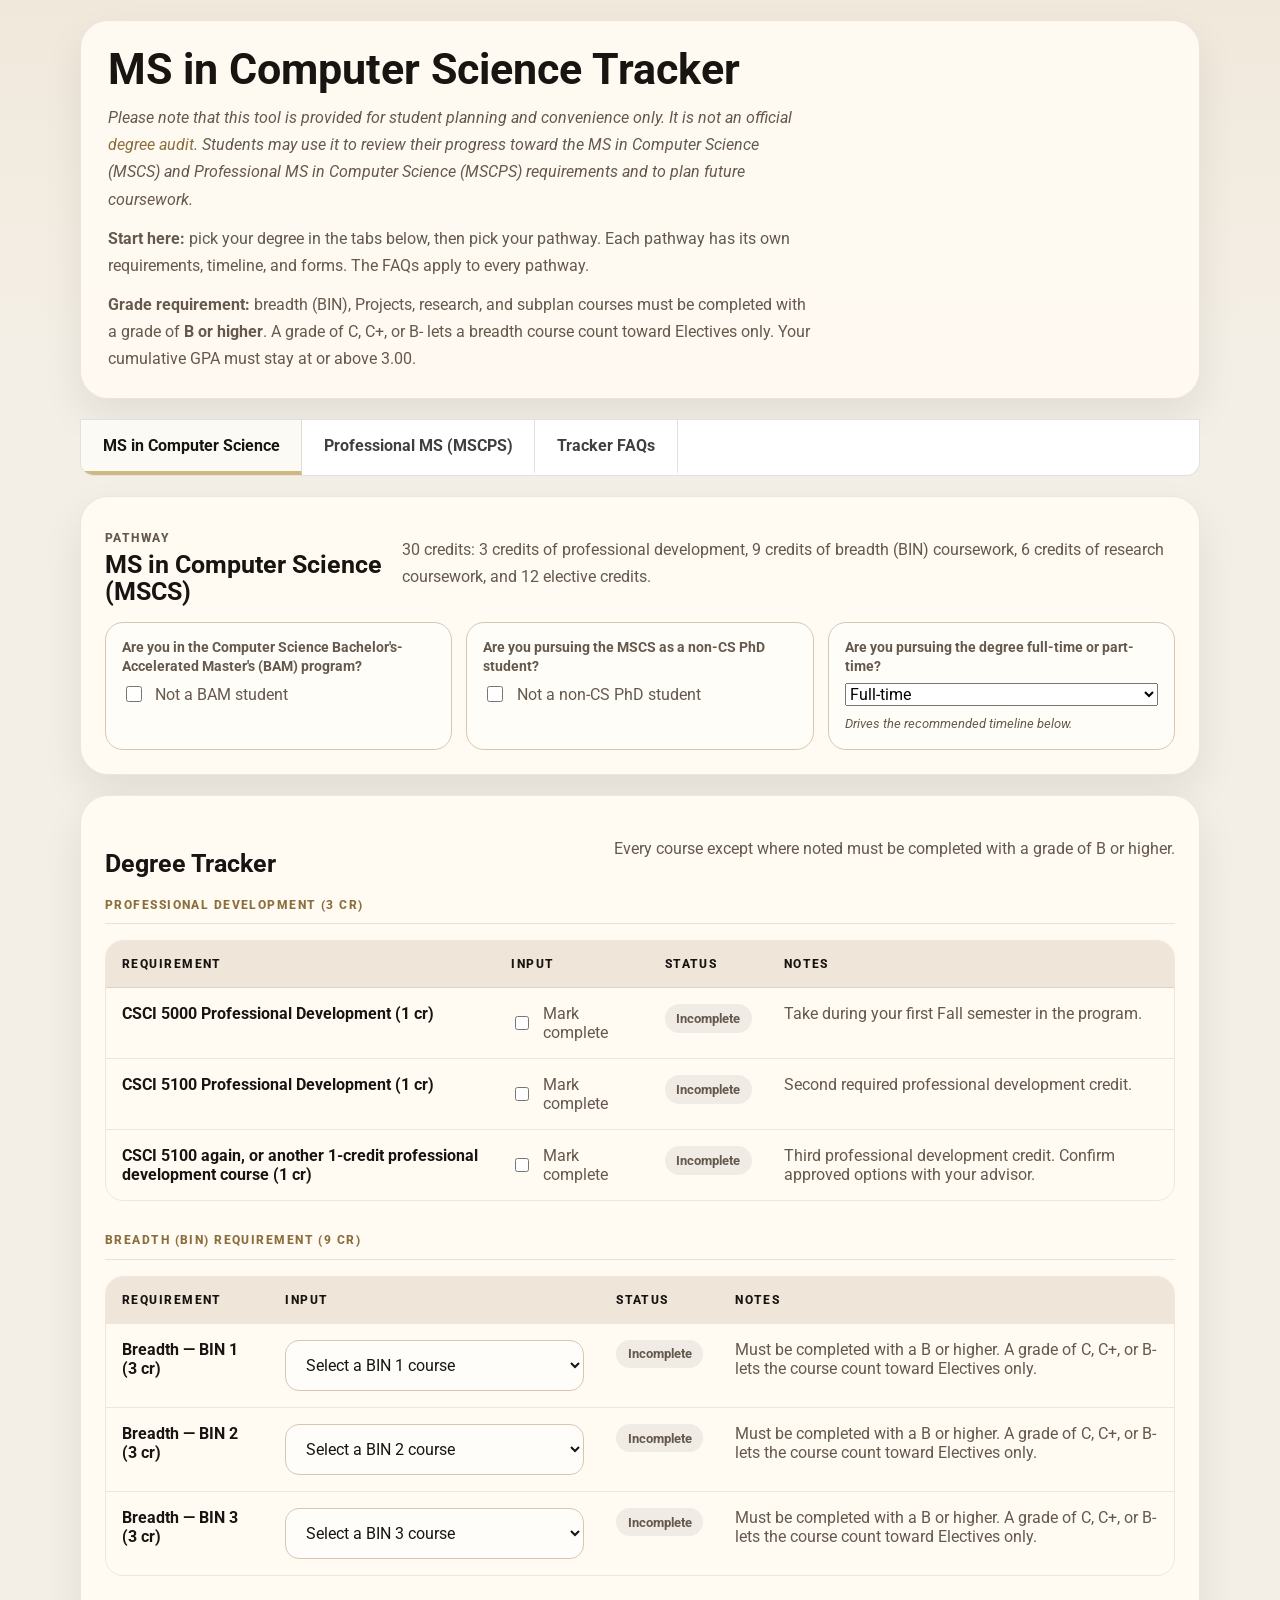
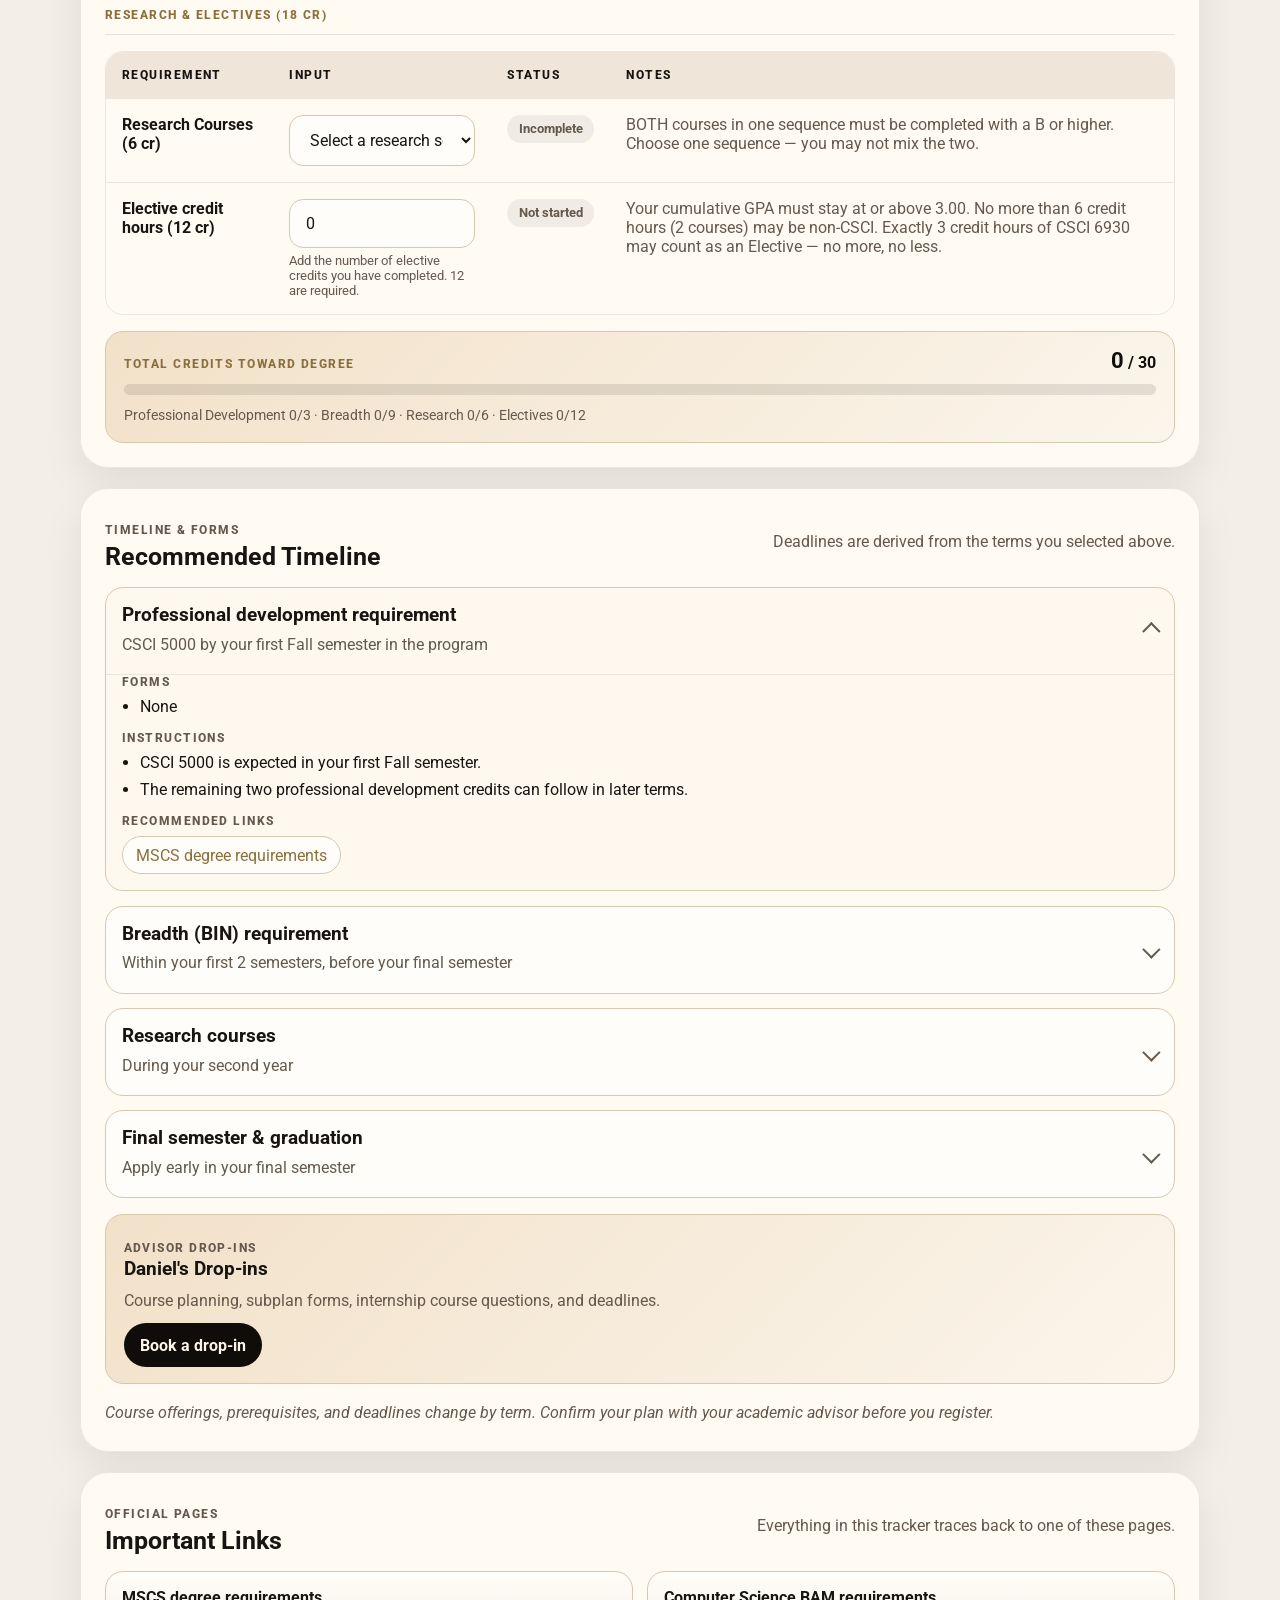
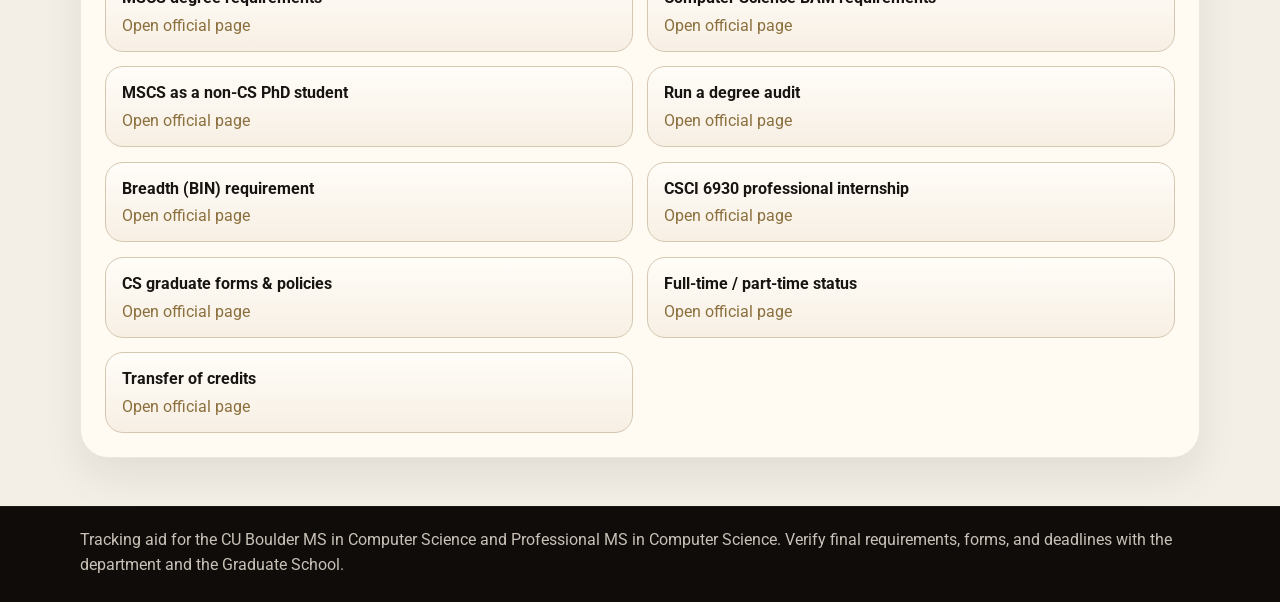
==== index.html @ 148e5d52 "Initial commit." ====
<!DOCTYPE html>
<html lang="en">
  <head>
    <meta charset="UTF-8" />
    <meta name="viewport" content="width=device-width, initial-scale=1.0" />
    <title>MS in Computer Science Milestone Tracker</title>
    <meta
      name="description"
      content="A clean tracking interface for the CU Boulder MS in Computer Science (MSCS) and Professional MS in Computer Science (MSCPS) degree requirements, including subplans, BAM, dual degree, and non-CS PhD pathways."
    />
    <link rel="preconnect" href="https://fonts.googleapis.com" />
    <link rel="preconnect" href="https://fonts.gstatic.com" crossorigin />
    <link
      href="https://fonts.googleapis.com/css2?family=Roboto:wght@400;500;700&family=Roboto+Condensed:wght@700&display=swap"
      rel="stylesheet"
    />
    <link rel="stylesheet" href="./styles.css" />
  </head>
  <body>
    <a href="#main-content" class="skip-nav">Skip to main content</a>
    <main id="main-content" class="page-shell dashboard">
      <section class="intro-card">
        <h1>MS in Computer Science Tracker</h1>
        <p>
          <em>Please note that this tool is provided for student planning and
          convenience only. It is not an official
          <a href="https://www.colorado.edu/registrar/students/degree-planning/audit/run" target="_blank" rel="noopener">degree audit</a>.
          Students may use it to review their progress toward the MS in Computer
          Science (MSCS) and Professional MS in Computer Science (MSCPS)
          requirements and to plan future coursework.</em>
        </p>
        <p>
          <strong>Start here:</strong> pick your degree in the tabs below, then
          pick your pathway. Each pathway has its own requirements, timeline, and
          forms. The FAQs apply to every pathway.
        </p>
        <p>
          <strong>Grade requirement:</strong> breadth (BIN), Projects, research,
          and subplan courses must be completed with a grade of
          <strong>B or higher</strong>. A grade of C, C+, or B- lets a breadth
          course count toward Electives only. Your cumulative GPA must stay at or
          above 3.00.
        </p>
      </section>

      <nav class="tab-bar" role="tablist" aria-label="Degree programs">
        <button
          class="tab-button tab-button--active"
          type="button"
          role="tab"
          id="tab-mscs"
          data-tab="mscs"
          aria-selected="true"
          aria-controls="mscsTab"
        >
          MS in Computer Science
        </button>
        <button
          class="tab-button"
          type="button"
          role="tab"
          id="tab-mscps"
          data-tab="mscps"
          aria-selected="false"
          aria-controls="mscpsTab"
        >
          Professional MS (MSCPS)
        </button>
        <button
          class="tab-button"
          type="button"
          role="tab"
          id="tab-faq"
          data-tab="faq"
          aria-selected="false"
          aria-controls="faqTab"
        >
          Tracker FAQs
        </button>
      </nav>

      <div
        id="mscsTab"
        class="tab-panel tab-panel--active"
        data-tab-panel="mscs"
        role="tabpanel"
        aria-labelledby="tab-mscs"
        tabindex="0"
      >
        <div data-track-host="mscs"></div>
      </div>

      <div
        id="mscpsTab"
        class="tab-panel"
        data-tab-panel="mscps"
        role="tabpanel"
        aria-labelledby="tab-mscps"
        tabindex="0"
      >
        <nav
          class="subtab-bar"
          id="mscpsSubtabs"
          role="tablist"
          aria-label="Professional MS pathways"
        ></nav>
        <div data-track-host="mscps"></div>
      </div>

      <div
        id="faqTab"
        class="tab-panel"
        data-tab-panel="faq"
        role="tabpanel"
        aria-labelledby="tab-faq"
        tabindex="0"
      >
        <section class="panel">
          <div class="section-heading">
            <div>
              <p class="section-heading__kicker">Common to every pathway</p>
              <h2>Tracker FAQs</h2>
            </div>
            <p>Quick answers and official links for the policies behind this tracker.</p>
          </div>

          <div id="faqCards" class="resource-grid" aria-live="polite"></div>
        </section>
      </div>
    </main>

    <footer class="site-footer">
      <div class="page-shell">
        <p>
          Tracking aid for the CU Boulder MS in Computer Science and Professional
          MS in Computer Science. Verify final requirements, forms, and deadlines
          with the department and the Graduate School.
        </p>
      </div>
    </footer>

    <script src="./data.js"></script>
    <script src="./script.js"></script>
  </body>
</html>
---- styles.css ----
*,
*::before,
*::after {
  box-sizing: border-box;
}

:root {
  --bg: #f4efe6;
  --paper: #fffaf2;
  --paper-strong: #f8efe0;
  --ink: #171411;
  --muted: #65594d;
  --line: #d6c7b1;
  --accent: #cfb87c;
  --accent-strong: #8b6f3d;
  --accent-soft: #f3ead7;
  --black: #0f0c09;
  --gray-soft: #f0ebe4;
  --shadow: 0 18px 40px rgba(15, 12, 9, 0.08);
  --radius-xl: 28px;
  --radius-lg: 18px;
  --radius-md: 14px;
}

html {
  scroll-behavior: smooth;
}

.skip-nav {
  position: absolute;
  left: -9999px;
  top: 1rem;
  z-index: 999;
  padding: 0.5rem 1rem;
  background: var(--ink);
  color: #fff;
  border-radius: 4px;
  text-decoration: none;
  font-weight: 700;
}

.skip-nav:focus {
  left: 1rem;
}

.sr-only {
  position: absolute;
  width: 1px;
  height: 1px;
  padding: 0;
  margin: -1px;
  overflow: hidden;
  clip: rect(0, 0, 0, 0);
  white-space: nowrap;
  border: 0;
}

body {
  margin: 0;
  min-height: 100vh;
  background:
    linear-gradient(180deg, rgba(234, 218, 196, 0.32) 0%, rgba(244, 239, 230, 0) 22rem),
    var(--bg);
  color: var(--ink);
  font-family: "Roboto", Arial, sans-serif;
}

a {
  color: var(--accent-strong);
  text-decoration: none;
}

a:hover {
  text-decoration: underline;
}

button,
input,
select {
  font: inherit;
}

.page-shell {
  width: min(1120px, calc(100% - 2rem));
  margin: 0 auto;
}

.intro-card h1,
.section-heading h2,
.tracker-card h3,
.dropin-card h3 {
  margin: 0;
}

.dashboard {
  display: grid;
  gap: 1.25rem;
  padding: 1.25rem 0 3rem;
}

.intro-card {
  padding: 1.6rem 1.7rem;
  border: 1px solid rgba(15, 12, 9, 0.08);
  border-radius: var(--radius-xl);
  background: rgba(255, 250, 242, 0.92);
  box-shadow: var(--shadow);
}

.intro-card h1 {
  color: var(--ink);
  font-size: clamp(1.95rem, 4vw, 2.7rem);
  font-family: "Roboto", Arial, sans-serif;
  font-weight: 700;
  line-height: 1.05;
}

.intro-card p {
  max-width: 44rem;
  margin: 0.75rem 0 0;
  color: var(--muted);
  font-size: 1rem;
  line-height: 1.7;
}

.tab-bar {
  display: flex;
  gap: 0;
  align-items: stretch;
  overflow: auto;
  border: 1px solid rgba(15, 12, 9, 0.12);
  border-radius: 0 0 var(--radius-md) var(--radius-md);
  background: #ffffff;
}

.tab-button {
  padding: 1rem 1.35rem;
  border: 0;
  border-right: 1px solid rgba(15, 12, 9, 0.12);
  border-bottom: 4px solid transparent;
  background: #ffffff;
  color: #403f3f;
  font-size: 0.98rem;
  font-weight: 700;
  cursor: pointer;
  white-space: nowrap;
}

.tab-button:hover {
  color: var(--ink);
  background: #faf8f3;
}

.tab-button:focus-visible {
  outline: 2px solid var(--accent-strong);
  outline-offset: -2px;
}

.tab-button--active {
  color: var(--ink);
  border-bottom-color: var(--accent);
  background: #fcfaf4;
}

.tab-panel {
  display: none;
  gap: 1.25rem;
}

.tab-panel--active {
  display: grid;
}

.panel {
  padding: 1.5rem;
  border: 1px solid rgba(15, 12, 9, 0.08);
  border-radius: var(--radius-xl);
  background: var(--paper);
  box-shadow: var(--shadow);
}

.section-heading {
  display: flex;
  justify-content: space-between;
  align-items: end;
  gap: 1rem;
  margin-bottom: 1rem;
}

.tracker-card__row span,
.tracker-table th,
.guide-card__block span,
.dropin-card__kicker,
.line-tab {
  text-transform: uppercase;
  letter-spacing: 0.12em;
  font-size: 0.75rem;
  font-weight: 800;
}

.section-heading p,
.tracker-table__dependency,
.tracker-card__dependency,
.credit-caption,
.input-inline,
.panel-note,
.guide-card__summary-copy p,
.guide-card__block span,
.resource-link span,
.dropin-card p,
.field span {
  color: var(--muted);
}

.section-heading p,
.tracker-card__dependency,
.panel-note,
.guide-card__summary-copy p,
.resource-link span,
.dropin-card p {
  line-height: 1.65;
}

.section-heading h2 {
  font-size: clamp(1.2rem, 2.2vw, 1.55rem);
  line-height: 1.08;
}

.section-tabline {
  margin-bottom: 1rem;
  padding-bottom: 0.65rem;
  border-bottom: 1px solid rgba(15, 12, 9, 0.1);
}

/* Requirement groups stack inside one tracker panel. */
.tracker-shell + .section-tabline {
  margin-top: 1.75rem;
}

.line-tab {
  color: var(--muted);
}

.line-tab--active {
  color: var(--accent-strong);
}

.field {
  display: grid;
  gap: 0.45rem;
}

.field span {
  font-size: 0.92rem;
  font-weight: 700;
}

.field--inline {
  max-width: 20rem;
  margin-bottom: 1.15rem;
}

.field input,
.field select,
.tracker-table input,
.tracker-card input,
.tracker-table select,
.tracker-card select {
  width: 100%;
  padding: 0.88rem 0.95rem;
  border: 1px solid var(--line);
  border-radius: var(--radius-md);
  background: #fffdf9;
  color: var(--ink);
}

.field input:focus,
.field select:focus,
.tracker-table input:focus,
.tracker-card input:focus,
.tracker-table select:focus,
.tracker-card select:focus {
  outline: none;
  border-color: var(--accent);
  box-shadow: 0 0 0 3px rgba(140, 90, 36, 0.16);
}

.deadline-card strong,
.resource-link strong {
  color: var(--ink);
}

.tracker-shell {
  display: grid;
  gap: 1rem;
}

.tracker-table-wrap {
  overflow-x: auto;
  border: 1px solid rgba(15, 12, 9, 0.08);
  border-radius: var(--radius-lg);
}

.tracker-table {
  width: 100%;
  border-collapse: collapse;
}

.tracker-table th,
.tracker-table td {
  padding: 1rem;
  text-align: left;
  vertical-align: top;
  border-bottom: 1px solid rgba(15, 12, 9, 0.08);
}

.tracker-table th {
  background: #efe5d8;
  color: var(--ink);
}

.tracker-table tbody tr:last-child td {
  border-bottom: 0;
}

.tracker-cards {
  display: none;
  gap: 0.9rem;
}

.tracker-card {
  display: grid;
  gap: 0.85rem;
  padding: 1rem;
  border: 1px solid rgba(15, 12, 9, 0.08);
  border-radius: var(--radius-lg);
  background: #fffdf9;
}

.tracker-card__row {
  display: grid;
  gap: 0.35rem;
}

.status-badge {
  display: inline-flex;
  width: fit-content;
  padding: 0.42rem 0.72rem;
  border-radius: 999px;
  font-size: 0.82rem;
  font-weight: 700;
}

.status-badge--completed {
  background: var(--accent);
  color: var(--black);
}

.status-badge--eligible {
  background: #efe3c8;
  color: var(--black);
}

.status-badge--in-progress {
  background: var(--accent-soft);
  color: var(--accent-strong);
}

.status-badge--not-eligible {
  background: #efe9df;
  color: var(--muted);
}

.status-badge--not-started,
.status-badge--incomplete,
.status-badge--projects-required {
  background: var(--gray-soft);
  color: var(--muted);
}

.status-badge--waived,
.status-badge--projects-waived {
  background: var(--accent-soft);
  color: var(--accent-strong);
}

.status-badge--maximum {
  background: var(--accent);
  color: var(--black);
}

.deadline-grid {
  display: grid;
  grid-template-columns: repeat(4, minmax(0, 1fr));
  gap: 0.9rem;
}

/* Credit summary progress (MS AI) */
.credit-summary {
  display: grid;
  gap: 0.65rem;
  margin-top: 1rem;
  padding: 1rem 1.1rem;
  border: 1px solid var(--line);
  border-radius: var(--radius-lg);
  background: linear-gradient(135deg, #f2e1c9, #fbf5eb);
}

.credit-summary__head {
  display: flex;
  justify-content: space-between;
  align-items: baseline;
  gap: 1rem;
  flex-wrap: wrap;
}

.credit-summary__label {
  color: var(--accent-strong);
  text-transform: uppercase;
  letter-spacing: 0.12em;
  font-size: 0.75rem;
  font-weight: 800;
}

.credit-summary__count {
  color: var(--black);
  font-weight: 700;
}

.credit-summary__count strong {
  font-size: 1.35rem;
}

.credit-summary__bar {
  height: 0.7rem;
  border-radius: 999px;
  background: rgba(15, 12, 9, 0.1);
  overflow: hidden;
}

.credit-summary__fill {
  height: 100%;
  border-radius: 999px;
  background: var(--accent-strong);
  transition: width 0.25s ease;
}

.credit-summary__breakdown {
  margin: 0;
  color: var(--muted);
  font-size: 0.85rem;
  line-height: 1.5;
}

/* Recommended course sequence (MS AI) */
.sequence-grid {
  display: grid;
  grid-template-columns: repeat(auto-fit, minmax(13rem, 1fr));
  gap: 0.9rem;
}

.sequence-card {
  display: grid;
  gap: 0.5rem;
  padding: 1rem;
  border: 1px solid var(--line);
  border-color: rgba(207, 184, 124, 0.9);
  border-radius: var(--radius-lg);
  background: #fffdf8;
}

.sequence-card__step {
  color: var(--accent-strong);
  text-transform: uppercase;
  letter-spacing: 0.12em;
  font-size: 0.72rem;
  font-weight: 800;
}

.sequence-card__title {
  margin: 0;
  color: var(--black);
  font-size: 1.02rem;
  line-height: 1.2;
}

.sequence-card ul {
  margin: 0;
  padding-left: 1.1rem;
  display: grid;
  gap: 0.3rem;
  color: var(--muted);
  font-size: 0.9rem;
  line-height: 1.45;
}

.deadline-card,
.guide-card,
.resource-link,
.dropin-card {
  border: 1px solid var(--line);
  border-radius: var(--radius-lg);
}

.deadline-card {
  display: grid;
  gap: 0.6rem;
  padding: 1rem;
  background: #fffdf8;
}

.deadline-card--coursework {
  border-color: rgba(207, 184, 124, 0.9);
}

.deadline-card--exam {
  border-color: rgba(207, 184, 124, 0.9);
}

.deadline-card--proposal {
  border-color: rgba(207, 184, 124, 0.9);
}

.deadline-card--defense {
  border-color: rgba(207, 184, 124, 0.9);
}

.deadline-card p,
.deadline-card strong,
.resource-link p {
  margin: 0;
}

.deadline-card p {
  color: var(--accent-strong);
  font-size: 0.9rem;
  font-weight: 700;
}

.deadline-card strong {
  display: block;
  color: var(--black);
  font-size: clamp(1.5rem, 3vw, 1.9rem);
  line-height: 1.1;
}

.deadline-intro {
  margin: 0 0 1rem;
  color: var(--muted);
  font-size: 1rem;
  line-height: 1.65;
}

.dropin-card {
  display: flex;
  justify-content: space-between;
  gap: 1rem;
  align-items: flex-start;
  margin-top: 1rem;
  padding: 1rem 1.1rem;
  background: linear-gradient(135deg, #f2e1c9, #fbf5eb);
}

.dropin-card__kicker {
  margin: 0 0 0.35rem;
  color: var(--accent-strong);
}

.dropin-card p {
  margin: 0.45rem 0 0;
}

.dropin-card__inline {
  display: flex;
  align-items: center;
  gap: 1rem;
  flex-wrap: wrap;
  margin-top: 0.55rem;
}

.dropin-card__actions {
  display: flex;
  align-items: center;
  gap: 0.7rem;
}

.dropin-card__link {
  display: inline-flex;
  align-items: center;
  justify-content: center;
  padding: 0.8rem 1rem;
  border-radius: 999px;
  background: var(--black);
  color: #fff6ea;
  font-weight: 700;
}

.dropin-card__link:hover {
  text-decoration: none;
  background: #271c12;
}

.panel-note {
  margin: 1rem 0 0;
  font-style: italic;
}

.guide-grid {
  display: grid;
  gap: 0.9rem;
}

.guide-card {
  overflow: hidden;
  background: #fffdf9;
}

.guide-card[open] {
  background: #fff8ef;
}

.guide-card__summary {
  display: flex;
  align-items: center;
  justify-content: space-between;
  gap: 1rem;
  padding: 1rem;
  cursor: pointer;
  list-style: none;
}

.guide-card__summary::-webkit-details-marker {
  display: none;
}

.guide-card__summary-copy {
  min-width: 0;
}

.guide-card__summary-copy h3 {
  margin: 0;
}

.guide-card__summary-copy p {
  margin: 0.35rem 0 0;
}

.guide-card__chevron {
  width: 0.8rem;
  height: 0.8rem;
  border-right: 2px solid var(--muted);
  border-bottom: 2px solid var(--muted);
  transform: rotate(45deg);
  flex-shrink: 0;
  transition: transform 0.2s ease;
}

.guide-card[open] .guide-card__chevron {
  transform: rotate(225deg);
}

.guide-card__content {
  display: grid;
  gap: 0.95rem;
  padding: 0 1rem 1rem;
  border-top: 1px solid rgba(15, 12, 9, 0.08);
}

.guide-card__block {
  display: grid;
  gap: 0.5rem;
}

.guide-list {
  margin: 0;
  padding-left: 1.15rem;
  display: grid;
  gap: 0.45rem;
}

.guide-actions {
  display: flex;
  flex-wrap: wrap;
  gap: 0.6rem;
}

.guide-actions a {
  padding: 0.55rem 0.8rem;
  border-radius: 999px;
  border: 1px solid var(--line);
  background: #fffdf9;
}

.resource-grid {
  display: grid;
  grid-template-columns: repeat(2, minmax(0, 1fr));
  gap: 0.9rem;
}

.resource-link {
  display: grid;
  gap: 0.55rem;
  padding: 1rem;
  background: linear-gradient(180deg, #fffdf8 0%, #f7efe4 100%);
}

.resource-link:hover {
  text-decoration: none;
  border-color: var(--accent);
}

.input-inline {
  display: flex;
  align-items: center;
  gap: 0.65rem;
}

.input-inline input[type="checkbox"] {
  width: 1rem;
  height: 1rem;
  accent-color: var(--accent);
}

.credit-caption {
  margin-top: 0.35rem;
  font-size: 0.84rem;
}

.input-disabled {
  opacity: 0.5;
  pointer-events: none;
}

/* Secondary tab row for the Professional MS pathways */
.subtab-bar {
  display: flex;
  flex-wrap: wrap;
  gap: 0.5rem;
  padding: 0.55rem;
  border: 1px solid rgba(15, 12, 9, 0.1);
  border-radius: var(--radius-lg);
  background: var(--paper-strong);
}

.subtab-button {
  padding: 0.6rem 0.95rem;
  border: 1px solid var(--line);
  border-radius: 999px;
  background: #fffdf9;
  color: var(--muted);
  font-size: 0.9rem;
  font-weight: 700;
  cursor: pointer;
  white-space: nowrap;
}

.subtab-button:hover {
  color: var(--ink);
  border-color: var(--accent);
}

.subtab-button:focus-visible {
  outline: 2px solid var(--accent-strong);
  outline-offset: 2px;
}

.subtab-button--active {
  border-color: var(--accent-strong);
  background: var(--black);
  color: #fff6ea;
}

.track-panel {
  display: none;
  gap: 1.25rem;
}

.track-panel--active {
  display: grid;
}

/* Plan inputs (subplan, terms, form-flow questions) */
.plan-grid {
  display: grid;
  grid-template-columns: repeat(auto-fit, minmax(16rem, 1fr));
  gap: 0.9rem;
}

.plan-field {
  display: grid;
  align-content: start;
  gap: 0.45rem;
  padding: 0.95rem 1rem;
  border: 1px solid var(--line);
  border-radius: var(--radius-lg);
  background: #fffdf8;
}

.plan-field > span {
  color: var(--muted);
  font-size: 0.85rem;
  font-weight: 700;
  line-height: 1.4;
}

.plan-field__note {
  margin: 0;
  color: var(--muted);
  font-size: 0.82rem;
  font-style: italic;
  line-height: 1.5;
}

/* Multi-select course pickers for subplan requirements */
.course-picker {
  display: grid;
  gap: 0.4rem;
  max-height: 15rem;
  overflow-y: auto;
  padding: 0.7rem 0.8rem;
  border: 1px solid var(--line);
  border-radius: var(--radius-md);
  background: #fffdf9;
}

.course-picker label {
  display: flex;
  align-items: start;
  gap: 0.55rem;
  font-size: 0.9rem;
  line-height: 1.4;
}

.course-picker input[type="checkbox"] {
  width: 1rem;
  height: 1rem;
  margin-top: 0.15rem;
  flex-shrink: 0;
  accent-color: var(--accent);
}

.course-picker__count {
  margin-top: 0.35rem;
  color: var(--muted);
  font-size: 0.84rem;
}

.readout {
  display: inline-flex;
  width: fit-content;
  padding: 0.42rem 0.8rem;
  border: 1px solid var(--line);
  border-radius: 999px;
  background: var(--accent-soft);
  color: var(--accent-strong);
  font-size: 0.9rem;
  font-weight: 700;
}

.locked-note {
  margin: 0.4rem 0 0;
  color: var(--muted);
  font-size: 0.82rem;
  font-style: italic;
  line-height: 1.5;
}

.section-heading__kicker {
  margin: 0 0 0.25rem;
  color: var(--accent-strong);
  text-transform: uppercase;
  letter-spacing: 0.12em;
  font-size: 0.75rem;
  font-weight: 800;
}

.callout {
  margin: 0 0 1rem;
  padding: 0.85rem 1rem;
  border: 1px solid var(--line);
  border-left: 4px solid var(--accent);
  border-radius: var(--radius-md);
  background: #fffdf8;
  color: var(--muted);
  font-size: 0.92rem;
  line-height: 1.6;
}

.site-footer {
  border-top: 1px solid rgba(255, 255, 255, 0.06);
  background: var(--black);
}

.site-footer p {
  margin: 0;
  padding: 1.25rem 0 1.5rem;
  color: rgba(247, 239, 228, 0.8);
  line-height: 1.6;
}

@media (max-width: 900px) {
  .resource-grid {
    grid-template-columns: 1fr;
  }

  .deadline-grid {
    grid-template-columns: repeat(2, minmax(0, 1fr));
  }
}

@media (max-width: 720px) {
  .page-shell {
    width: min(100% - 1rem, 1120px);
  }

  .panel {
    padding: 1rem;
    border-radius: 20px;
  }

  .intro-card {
    padding: 1.15rem;
  }

  .section-heading,
  .dropin-card {
    flex-direction: column;
    align-items: start;
  }

  .field--inline {
    max-width: none;
  }

  .tracker-table-wrap {
    display: none;
  }

  .tracker-cards {
    display: grid;
  }

  .deadline-grid {
    grid-template-columns: 1fr;
  }

  .dropin-card__link {
    width: 100%;
  }

  .dropin-card__inline,
  .dropin-card__actions {
    width: 100%;
    flex-direction: column;
    align-items: stretch;
  }

  .plan-grid {
    grid-template-columns: 1fr;
  }

  .subtab-bar {
    flex-wrap: nowrap;
    overflow-x: auto;
  }
}
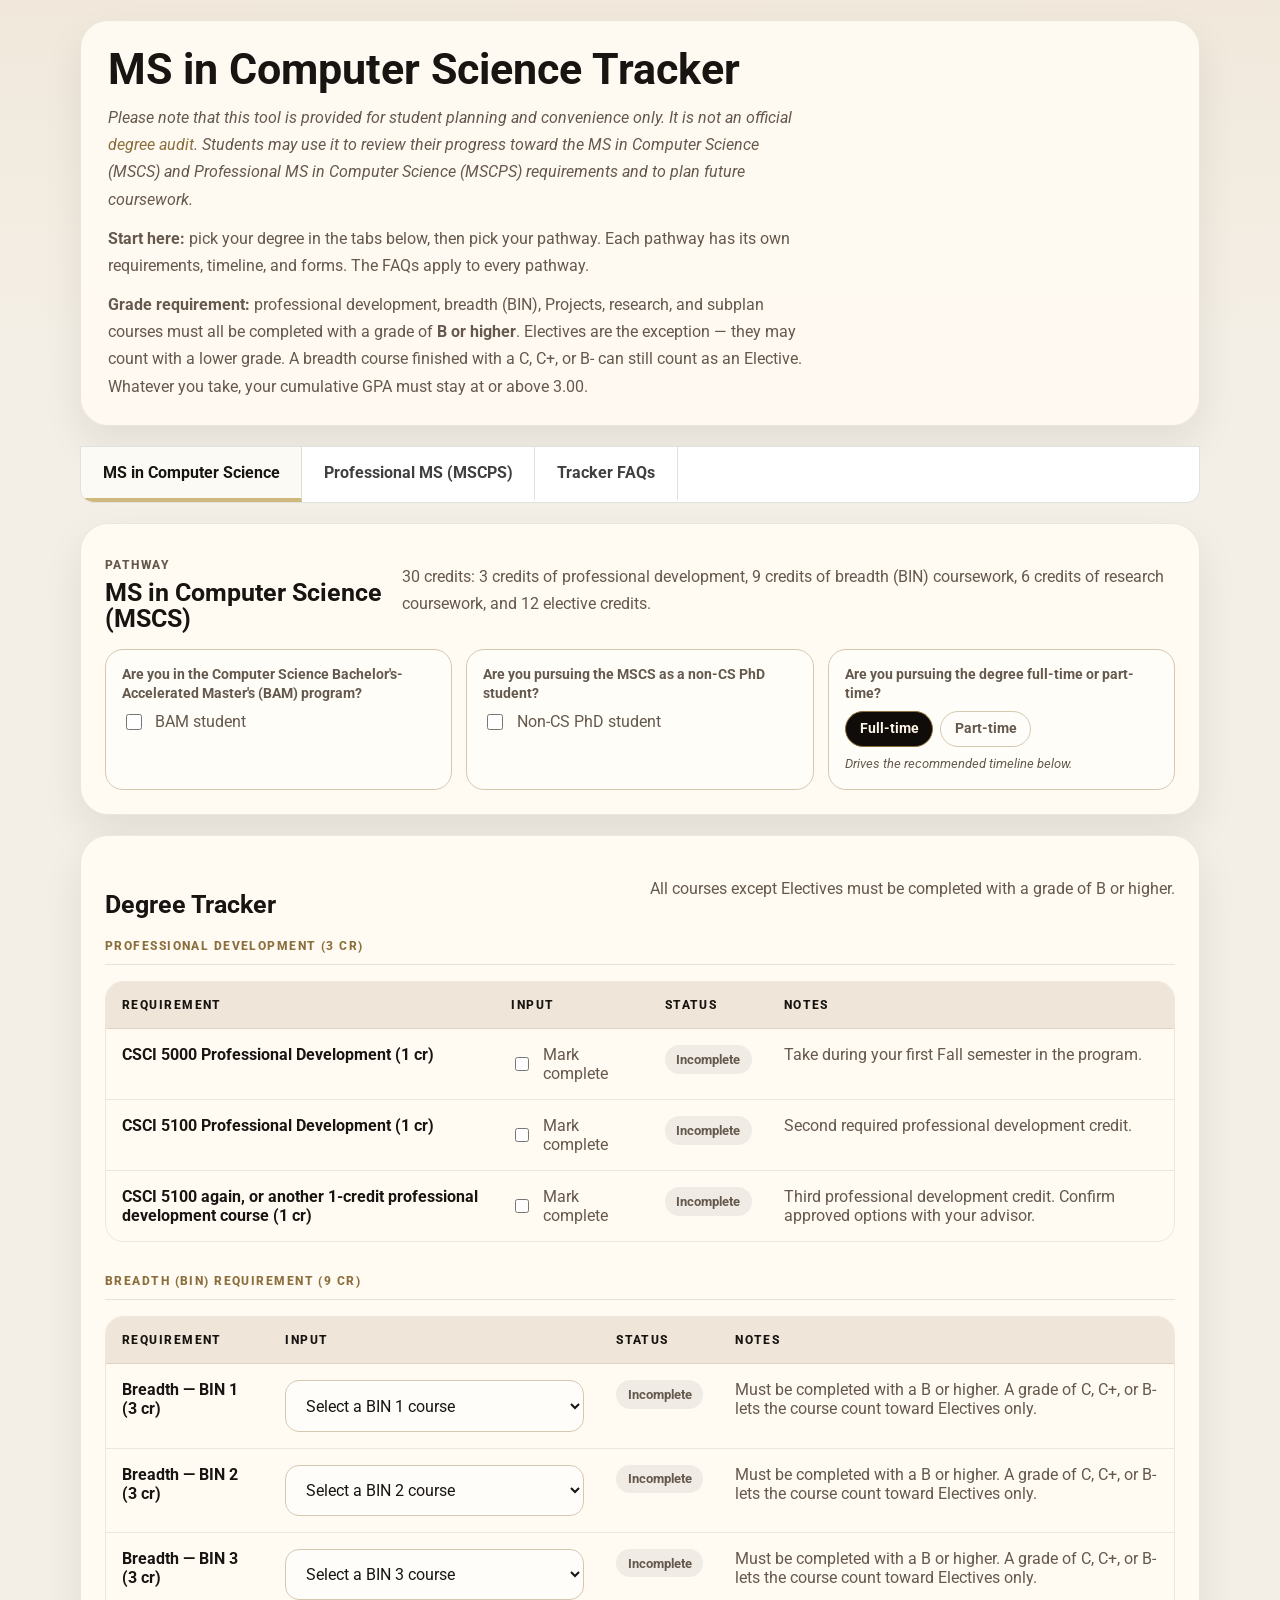
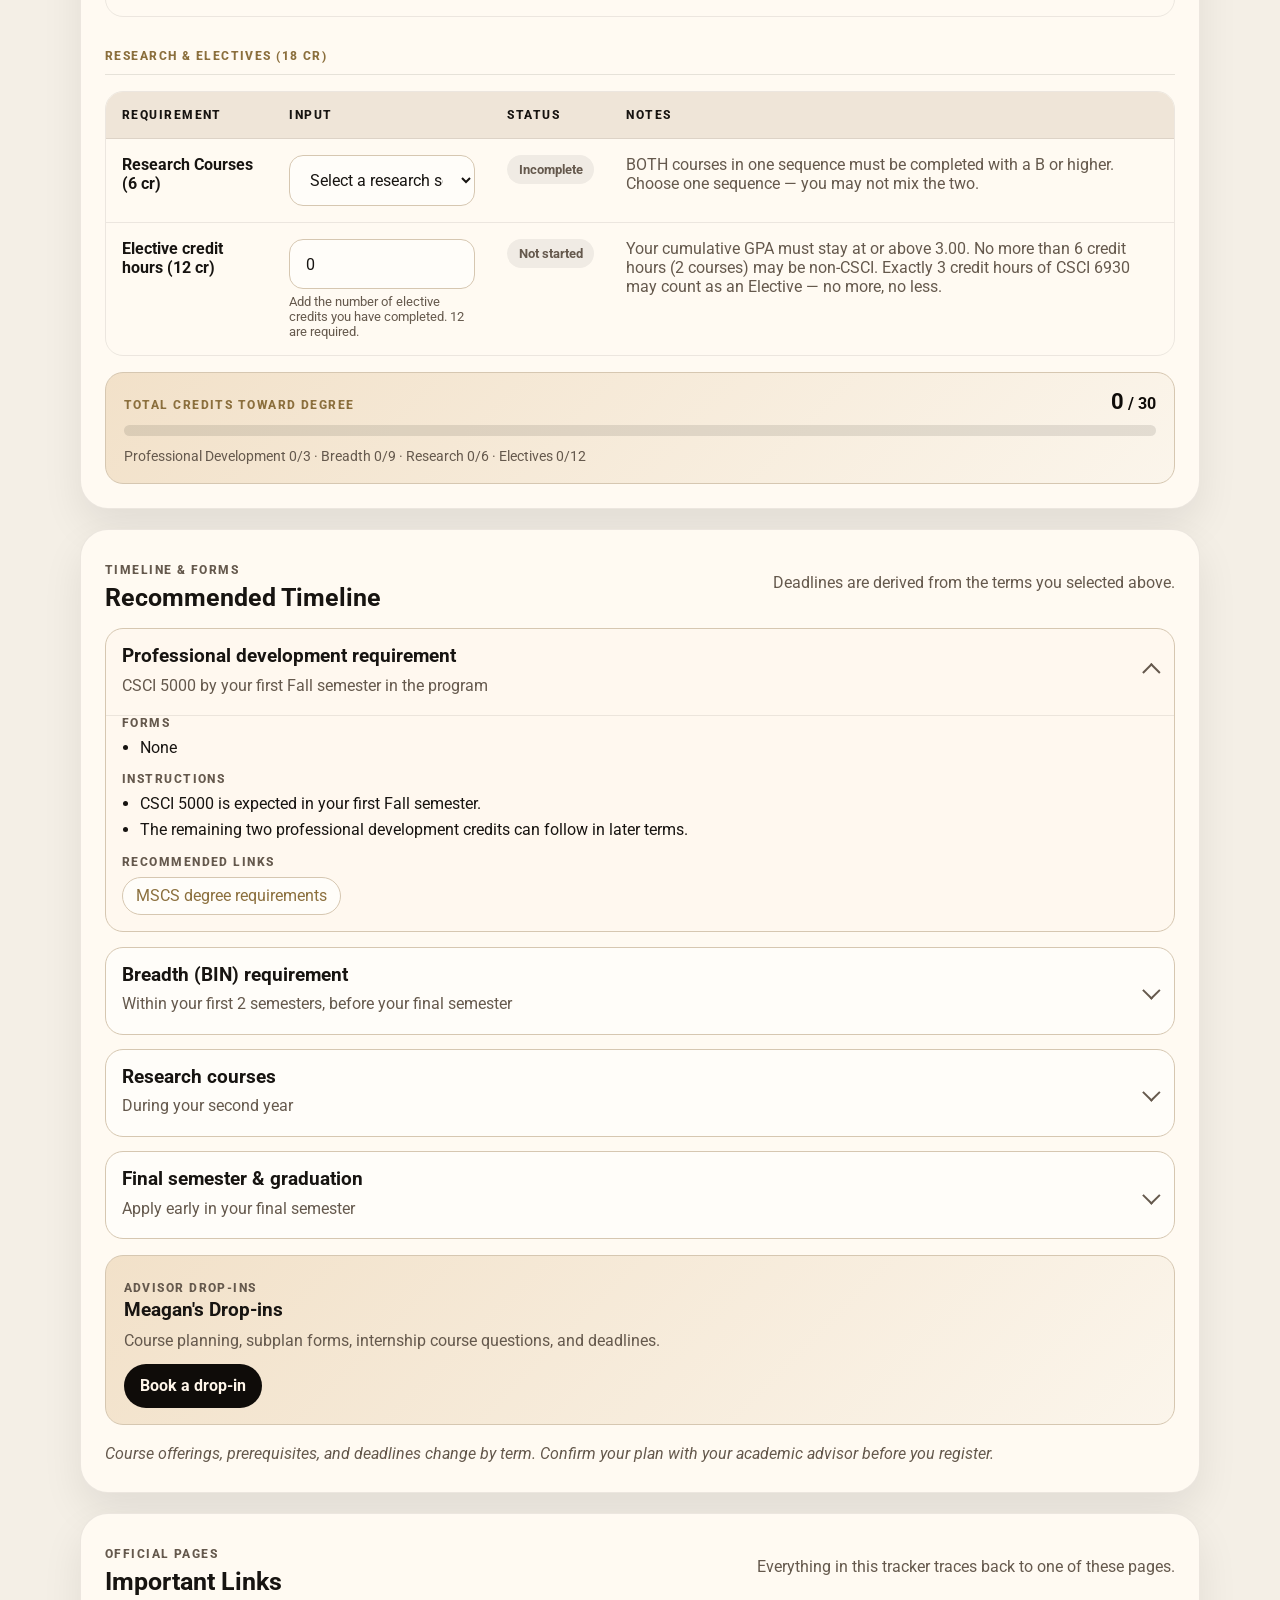
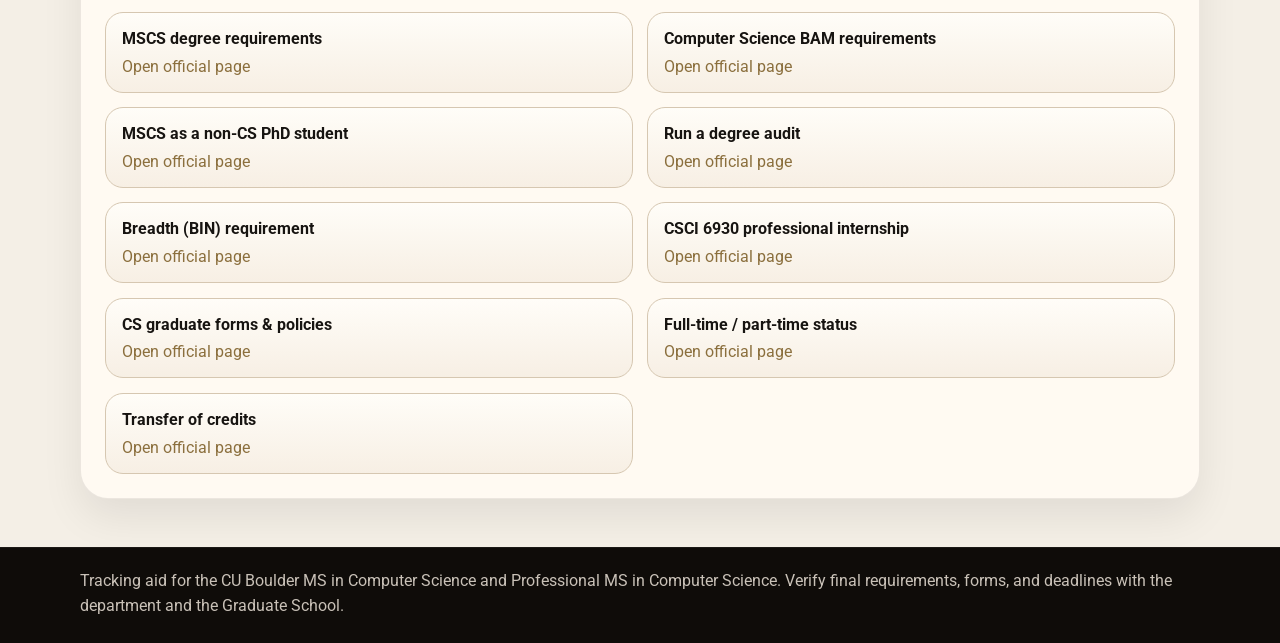
==== commit d38334d6: "Updated a few files." ====
--- a/index.html
+++ b/index.html
@@ -35,11 +35,12 @@
           forms. The FAQs apply to every pathway.
         </p>
         <p>
-          <strong>Grade requirement:</strong> breadth (BIN), Projects, research,
-          and subplan courses must be completed with a grade of
-          <strong>B or higher</strong>. A grade of C, C+, or B- lets a breadth
-          course count toward Electives only. Your cumulative GPA must stay at or
-          above 3.00.
+          <strong>Grade requirement:</strong> professional development, breadth
+          (BIN), Projects, research, and subplan courses must all be completed
+          with a grade of <strong>B or higher</strong>. Electives are the
+          exception — they may count with a lower grade. A breadth course
+          finished with a C, C+, or B- can still count as an Elective. Whatever
+          you take, your cumulative GPA must stay at or above 3.00.
         </p>
       </section>
 
--- a/styles.css
+++ b/styles.css
@@ -789,6 +789,7 @@
   display: grid;
   align-content: start;
   gap: 0.45rem;
+  min-width: 0;
   padding: 0.95rem 1rem;
   border: 1px solid var(--line);
   border-radius: var(--radius-lg);
@@ -800,14 +801,81 @@
   font-size: 0.85rem;
   font-weight: 700;
   line-height: 1.4;
+  overflow-wrap: break-word;
+}
+
+/* Long option labels must not push the card past its grid track. */
+.plan-field select,
+.plan-field input[type="number"] {
+  width: 100%;
+  max-width: 100%;
+  min-width: 0;
+  padding: 0.7rem 0.75rem;
+  border: 1px solid var(--line);
+  border-radius: var(--radius-md);
+  background: #fffdf9;
+  color: var(--ink);
+  text-overflow: ellipsis;
+}
+
+.plan-field select:focus,
+.plan-field input:focus {
+  outline: none;
+  border-color: var(--accent);
+  box-shadow: 0 0 0 3px rgba(140, 90, 36, 0.16);
 }
 
 .plan-field__note {
   margin: 0;
+  min-width: 0;
   color: var(--muted);
   font-size: 0.82rem;
   font-style: italic;
   line-height: 1.5;
+  overflow-wrap: break-word;
+}
+
+/* Segmented choice control (e.g. Full-time / Part-time) */
+.choice-group {
+  display: flex;
+  flex-wrap: wrap;
+  gap: 0.45rem;
+}
+
+.choice-option {
+  display: inline-flex;
+  align-items: center;
+  gap: 0.45rem;
+  padding: 0.55rem 0.85rem;
+  border: 1px solid var(--line);
+  border-radius: 999px;
+  background: #fffdf9;
+  color: var(--muted);
+  font-size: 0.9rem;
+  font-weight: 700;
+  cursor: pointer;
+}
+
+.choice-option:hover {
+  border-color: var(--accent);
+  color: var(--ink);
+}
+
+.choice-option:focus-within {
+  outline: 2px solid var(--accent-strong);
+  outline-offset: 2px;
+}
+
+.choice-option input {
+  position: absolute;
+  opacity: 0;
+  pointer-events: none;
+}
+
+.choice-option--active {
+  border-color: var(--accent-strong);
+  background: var(--black);
+  color: #fff6ea;
 }
 
 /* Multi-select course pickers for subplan requirements */
